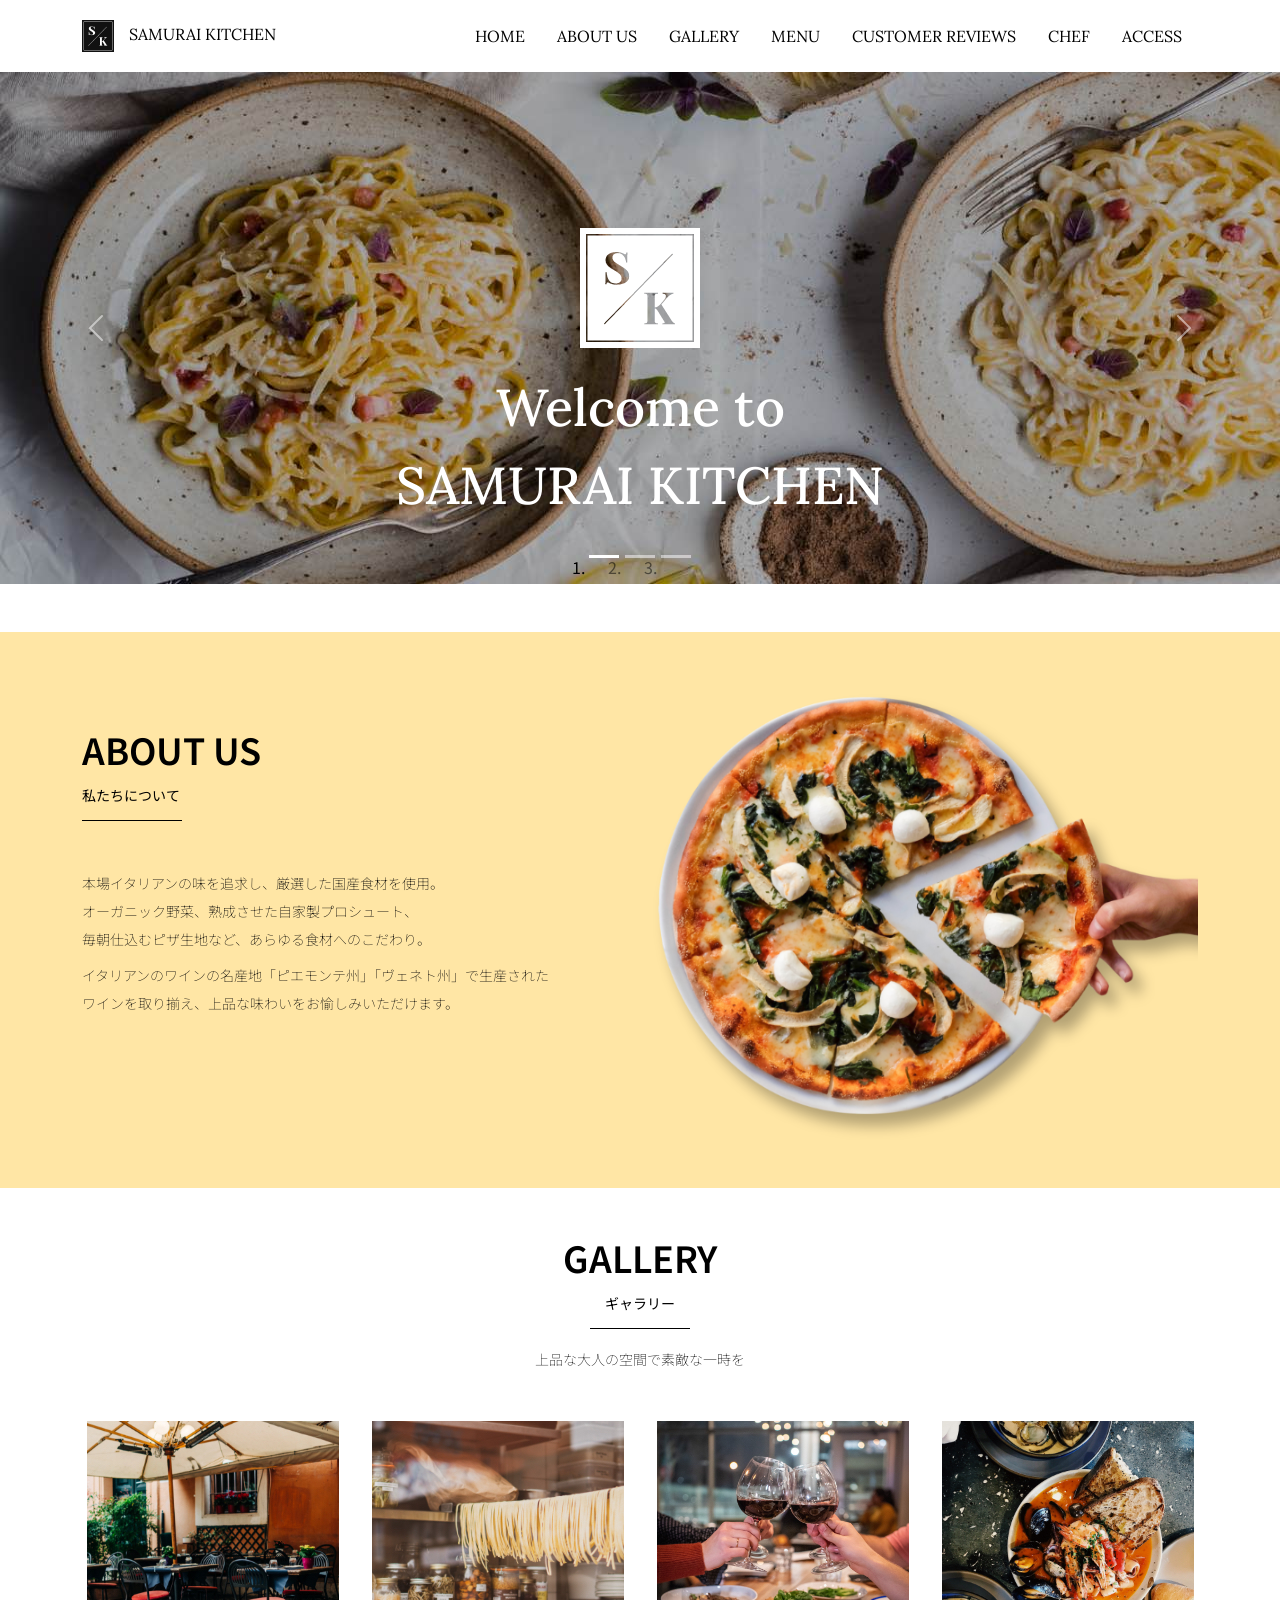
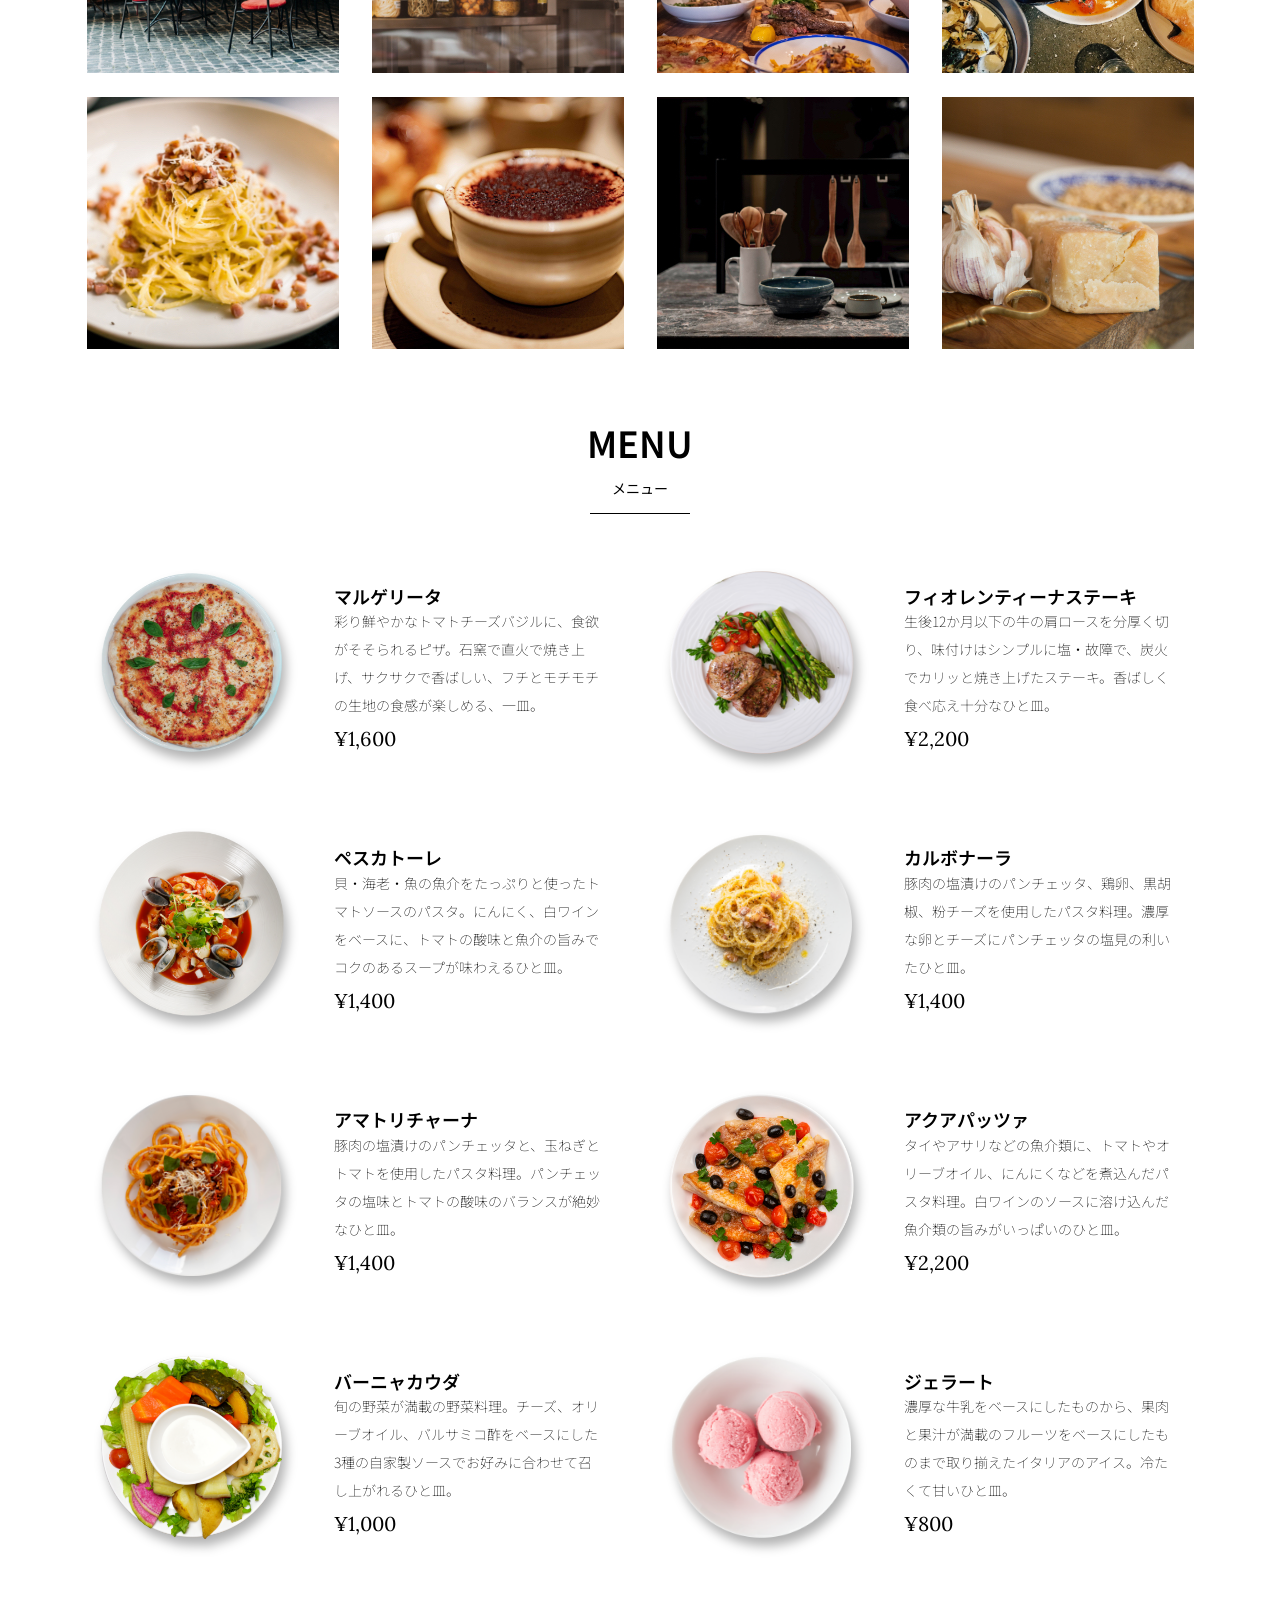
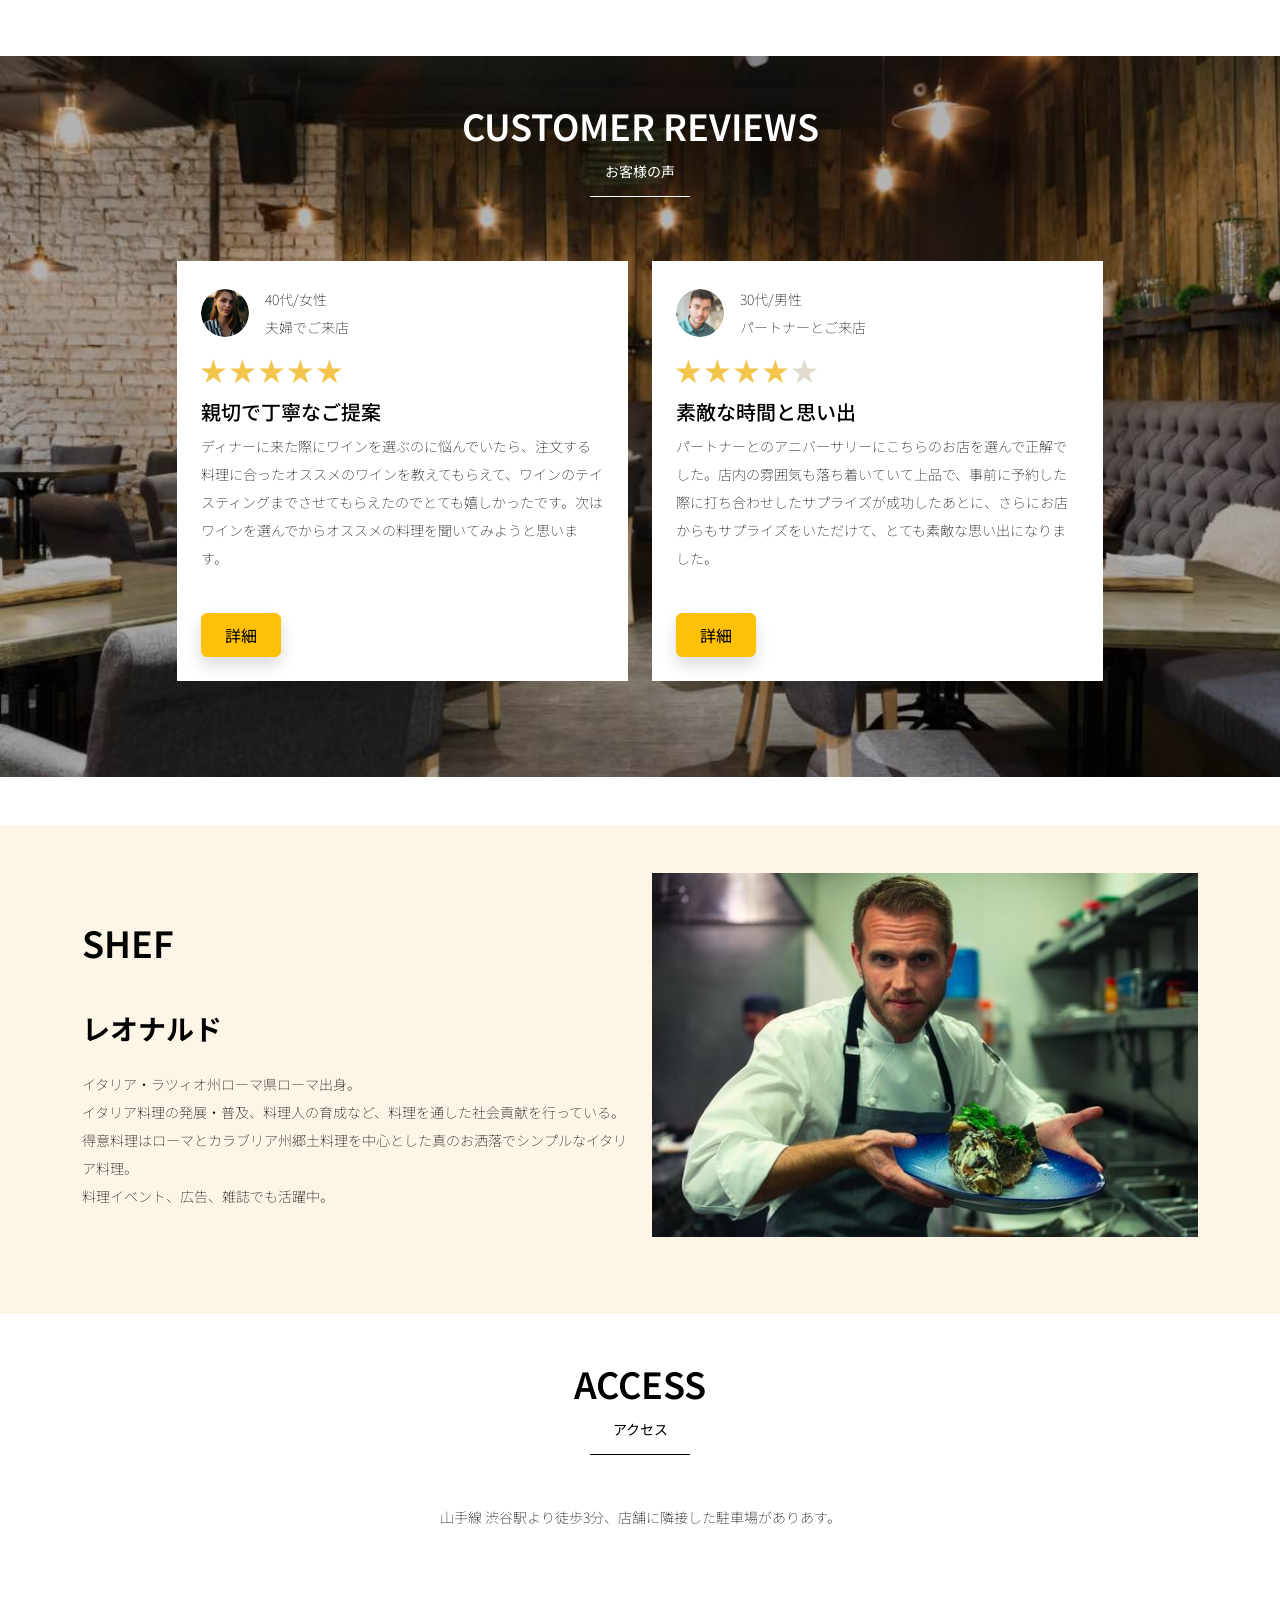
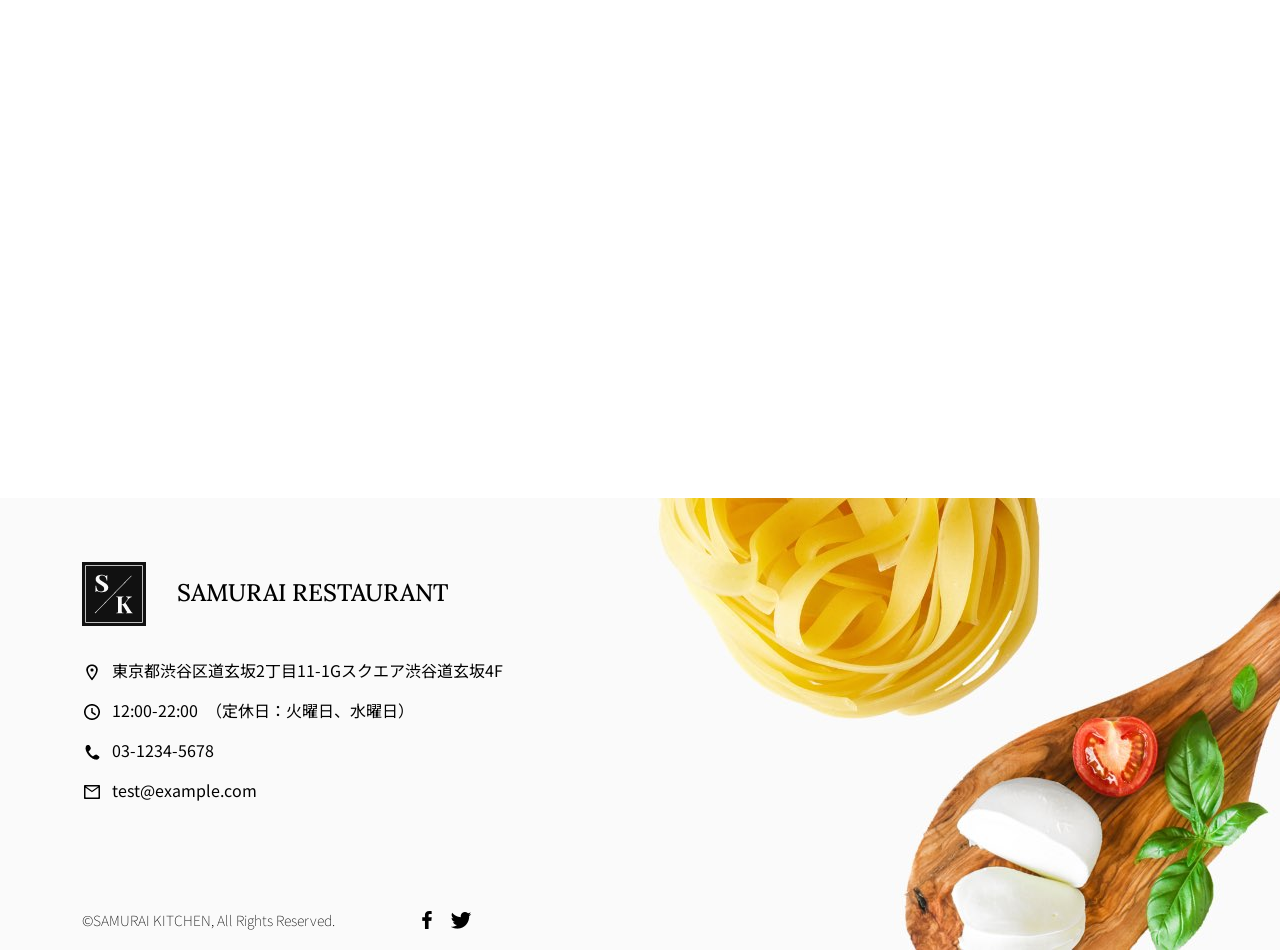
==== kadai_015/index.html @ 1382b2ef "Add files via upload" ====
<!doctype html>
<html lang="ja">

<head>
  <meta charset="utf-8">
  <meta name="viewport" content="width=device-width, initial-scale=1">
  <meta name="description" content="">
  <meta name="author" content="SAMURAI ENGINEER">
  <title>SAMURAI XD_HTML教材</title>
  <!-- ************************************************ bootstrap.min.cssの読み込み -->
  <link href="https://cdn.jsdelivr.net/npm/bootstrap@5.0.0-beta1/dist/css/bootstrap.min.css" rel="stylesheet"
    integrity="sha384-giJF6kkoqNQ00vy+HMDP7azOuL0xtbfIcaT9wjKHr8RbDVddVHyTfAAsrekwKmP1" crossorigin="anonymous">
  <!-- ************************************************ bootstrap.bundle.min.jsの読み込み -->
  <script src="https://cdn.jsdelivr.net/npm/bootstrap@5.0.0-beta1/dist/js/bootstrap.bundle.min.js"
    integrity="sha384-ygbV9kiqUc6oa4msXn9868pTtWMgiQaeYH7/t7LECLbyPA2x65Kgf80OJFdroafW" crossorigin="anonymous" defer>
  </script>

  <!-- ************************************************ Google Font読み込み -->
  <link rel="preconnect" href="https://fonts.gstatic.com">
  <link href="https://fonts.googleapis.com/css2?family=Lora&display=swap" rel="stylesheet">
  <link href="https://fonts.googleapis.com/css2?family=Noto+Sans+JP:wght@300&display=swap" rel="stylesheet">
  <!-- ************************************************ Font Awesome -->
  <link rel="stylesheet" href="https://use.fontawesome.com/releases/v5.1.0/css/all.css"
    integrity="sha384-lKuwvrZot6UHsBSfcMvOkWwlCMgc0TaWr+30HWe3a4ltaBwTZhyTEggF5tJv8tbt" crossorigin="anonymous">
  <!-- ************************************************今回作成する styles.cssの読み込み -->
  <link href="stylesheet/style.css" rel="stylesheet">
  <!-- ************************************************  -->
</head>

<body>
  <main>
    <!-- ************************************************ ナビゲーションバー開始 -->
    <nav class="navbar navbar-expand-lg">
      <div  class="container">
        <a class="navbar-brand my_navbar_brand">
          <img class="img-fluid navbar_brand_logo" src="img/site_logo.png" alt="サイトアイコン"><span>SAMURAI KITCHEN</span>
        </a>
        <div class="navbar-toggler hamburger_menu" data-bs-toggle="collapse" data-bs-target="#navbarNav"
        aria-controls="navbarNav" aria-expanded="false" aria-label="Toggle navigation">
          <input type="checkbox" id="hamburger_btn_check">
          <label for="hamburger_btn_check" class="hamburger_btn">
            <img class="btn_open" src="img/button_open.png" alt="ナビゲーションバーのボタン">
            <img class="btn_close" src="img/button_close.png" alt="ナビゲーションバーのボタン">
          </label>
        </div>
        <div class="collapse navbar-collapse justify-content-end" id="navbarNav">
          <ul class="navbar-nav">
            <li class="nav-item px-2">
              <a class="nav-link my_nav_link my-2" aria-current="page" href="#">HOME</a>
            </li>
            <li class="nav-item px-2">
              <a class="nav-link my_nav_link my-2" href="#about">ABOUT US</a>
            </li>
            <li class="nav-item px-2">
              <a class="nav-link my_nav_link my-2" href="#gallery">GALLERY</a>
            </li>
            <li class="nav-item px-2">
              <a class="nav-link my_nav_link my-2" aria-current="menu" href="#menu">MENU</a>
            </li>
            <li class="nav-item px-2">
              <a class="nav-link my_nav_link my-2" href="#review">CUSTOMER REVIEWS</a>
            </li>
            <li class="nav-item px-2">
              <a class="nav-link my_nav_link my-2" href="#chef">CHEF</a>
            </li>
            <li class="nav-item px-2">
              <a class="nav-link my_nav_link my-2" href="#access">ACCESS</a>
            </li>
          </ul>
        </div>
      </div>
    </nav>
    <!-- ************************************************ ナビゲーションバー終了 -->

    <!-- ************************************************ カルーセル開始 -->
    <div id="myCarousel" class="carousel slide mb-5" data-bs-ride="carousel">
      <!-- インジケーター部分 -->
      <ol class="carousel-indicators">
        <li data-bs-target="#myCarousel" data-bs-slide-to="0" class="active"></li>
        <li data-bs-target="#myCarousel" data-bs-slide-to="1"></li>
        <li data-bs-target="#myCarousel" data-bs-slide-to="2"></li>
      </ol>

      <div class="carousel-inner">
        <div class="carousel-item active">
          <img src="img/slider-1.jpg" alt="SAMURAI KITCHEN-1">
          <div class="carousel-caption">
            <h1 class="my_carousel_caption">Welcome to<br>SAMURAI KITCHEN</h1>
          </div>
        </div>
        <div class="carousel-item">
          <img src="img/slider-2.jpg" alt="サンプル画像">
          <div class="carousel-caption">
            <h1 class="my_carousel_caption">The fabulous combination of&nbsp;wine&nbsp;and&nbsp;food</h1>
          </div>
        </div>
        <div class="carousel-item">
          <img src="img/slider-3.jpg" alt="サンプル画像">
          <div class="carousel-caption">
            <h1 class="my_carousel_caption">Get the Italian taste<br>at the SAMURAI&nbsp;KITCHEN</h1>
          </div>
        </div>
      </div>

      <!-- コントロールボタン左 -->
      <a class="carousel-control-prev" href="#myCarousel" role="button" data-bs-slide="prev">
        <span class="carousel-control-prev-icon" aria-hidden="true"></span>
        <span class="visually-hidden">Previous</span>
      </a>
      
      <!-- コントロールボタン右 -->
      <a class="carousel-control-next" href="#myCarousel" role="button" data-bs-slide="next">
        <span class="carousel-control-next-icon" aria-hidden="true"></span>
        <span class="visually-hidden">Next</span>
      </a>
    </div>
    <!-- ************************************************ カルーセル終了 -->

    <!-- ************************************************ アバウトセクション開始 -->
    <section class="about_us_bg" id="about">
      <div class="container py-5 mb-5">
        <div class="row">
          <div class="col-lg-6" text-left>
            <div class="py-5">
              <h2 class="section_title about mb-5">ABOUT US</h2>
              <p class="mb-2">
                本場イタリアンの味を追求し、厳選した国産食材を使用。<br>
                オーガニック野菜、熟成させた自家製プロシュート、<br>
                毎朝仕込むピザ生地など、あらゆる食材へのこだわり。<br>
              </p>

              <p class="mb-2">
                イタリアンのワインの名産地「ピエモンテ州」「ヴェネト州」で生産された<br>
                ワインを取り揃え、上品な味わいをお愉しみいただけます。<br>
              </p>
            </div>
          </div>
          <div class="col-lg-6">
            <img src="img/img-about-us.png" class="img-fluid" alt="pizza">
          </div>
        </div>
      </div>
    </section>
    <!-- ************************************************ アバウトセクション終了 -->

    <!-- ************************************************ ギャラリーセクション開始 -->
    <section id="gallery">
      <div class="container mb-5">
        <h2 class="mb-3 section_title gallery text-center">GALLERY</h2>
        <p class="text-center mb-5">上品な大人の空間で素敵な一時を</p>

        <div class="row">
          <div class="col-6 col-lg-3 mb-4 d-flex justify-content-center">
            <img class="img-fluid" src="img/gallery-1.jpg" alt="サンプル画像">
          </div>
          <div class="col-6 col-lg-3 mb-4 d-flex justify-content-center">
            <img class="img-fluid" src="img/gallery-2.jpg" alt="サンプル画像">
          </div>
          <div class="col-6 col-lg-3 mb-4 d-flex justify-content-center">
            <img class="img-fluid" src="img/gallery-3.jpg" alt="サンプル画像">
          </div>
          <div class="col-6 col-lg-3 mb-4 d-flex justify-content-center">
            <img class="img-fluid" src="img/gallery-4.jpg" alt="サンプル画像">
          </div>
          <div class="col-6 col-lg-3 mb-4 d-flex justify-content-center">
            <img class="img-fluid" src="img/gallery-5.jpg" alt="サンプル画像">
          </div>
          <div class="col-6 col-lg-3 mb-4 d-flex justify-content-center">
            <img class="img-fluid" src="img/gallery-6.jpg" alt="サンプル画像">
          </div>
          <div class="col-6 col-lg-3 mb-4 d-flex justify-content-center">
            <img class="img-fluid" src="img/gallery-7.jpg" alt="サンプル画像">
          </div>
          <div class="col-6 col-lg-3 mb-4 d-flex justify-content-center">
            <img class="img-fluid" src="img/gallery-8.jpg" alt="サンプル画像">
          </div>
        </div>
      </div>
    </section>
    <!-- ************************************************ ギャラリーセクション終了 -->

    <!-- ************************************************ メニューセクション -->
    <section id="menu">
      <div class="container">
        <div class="row">
          <div class="col-lg-12">
            <h2 class="section_title menu text-center mb-5">MENU</h2>
          </div>
        </div>
      </div>

      <div class="container mb-5">
        <div class="row">
          <div class="col-12 col-lg-6">
            <div class="row g-0 mb-4">
              <div class="col-12 col-lg-5 text-center">
                <img src="img/margherita.png" class="img-fluid" alt="マルゲリータ">
              </div>
              <div class="col-12 col-lg-7 p-4">
                <h4 class="mb-0 menu_title">マルゲリータ</h4>
                <p class="my-auto">彩り鮮やかなトマトチーズバジルに、食欲がそそられるピザ。石窯で直火で焼き上げ、サクサクで香ばしい、フチとモチモチの生地の食感が楽しめる、一皿。</p>
                <p class="menu_price">¥1,600</p>
              </div>
            </div>
          </div>

          <div class="col-12 col-lg-6">
            <div class="row g-0 mb-4">
              <div class="col-12 col-lg-5 text-center">
                <img src="img/steak.png" class="img-fluid" alt="フィオレンティーナステーキ">
              </div>
              <div class="col-12 col-lg-7 p-4">
                <h4 class="mb-0 menu_title">フィオレンティーナステーキ</h4>
                <p class="my-auto">生後12か月以下の牛の肩ロースを分厚く切り、味付けはシンプルに塩・故障で、炭火でカリッと焼き上げたステーキ。香ばしく食べ応え十分なひと皿。</p>
                <p class="menu_price">¥2,200</p>
              </div>
            </div>
          </div>

          <div class="col-12 col-lg-6">
            <div class="row g-0 mb-4">
              <div class="col-12 col-lg-5 text-center">
                <img src="img/pescatore.png" class="img-fluid" alt="ペスカトーレ">
              </div>
              <div class="col-12 col-lg-7 p-4">
                <h4 class="mb-0 menu_title">ペスカトーレ</h4>
                <p class="my-auto">貝・海老・魚の魚介をたっぷりと使ったトマトソースのパスタ。にんにく、白ワインをベースに、トマトの酸味と魚介の旨みでコクのあるスープが味わえるひと皿。</p>
                <p class="menu_price">¥1,400</p>
              </div>
            </div>
          </div>

          <div class="col-12 col-lg-6">
            <div class="row g-0 mb-4">
              <div class="col-12 col-lg-5 text-center">
                <img src="img/carbonara.png" class="img-fluid" alt="カルボナーラ">
              </div>
              <div class="col-12 col-lg-7 p-4">
                <h4 class="mb-0 menu_title">カルボナーラ</h4>
                <p class="my-auto">豚肉の塩漬けのパンチェッタ、鶏卵、黒胡椒、粉チーズを使用したパスタ料理。濃厚な卵とチーズにパンチェッタの塩見の利いたひと皿。</p>
                <p class="menu_price">¥1,400</p>
              </div>
            </div>
          </div>

          <div class="col-12 col-lg-6">
            <div class="row g-0 mb-4">
              <div class="col-12 col-lg-5 text-center">
                <img src="img/amatriciana.png" class="img-fluid" alt="アマトリチャーナ">
              </div>
              <div class="col-12 col-lg-7 p-4">
                <h4 class="mb-0 menu_title">アマトリチャーナ</h4>
                <p class="my-auto">豚肉の塩漬けのパンチェッタと、玉ねぎとトマトを使用したパスタ料理。パンチェッタの塩味とトマトの酸味のバランスが絶妙なひと皿。</p>
                <p class="menu_price">¥1,400</p>
              </div>
            </div>
          </div>

          <div class="col-12 col-lg-6">
            <div class="row g-0 mb-4">
              <div class="col-12 col-lg-5 text-center">
                <img src="img/acqua-pazza.png" class="img-fluid" alt="アクアパッツァ">
              </div>
              <div class="col-12 col-lg-7 p-4">
                <h4 class="mb-0 menu_title">アクアパッツァ</h4>
                <p class="my-auto">タイやアサリなどの魚介類に、トマトやオリーブオイル、にんにくなどを煮込んだパスタ料理。白ワインのソースに溶け込んだ魚介類の旨みがいっぱいのひと皿。</p>
                <p class="menu_price">¥2,200</p>
              </div>
            </div>
          </div>

          <div class="col-12 col-lg-6">
            <div class="row g-0 mb-4">
              <div class="col-12 col-lg-5 text-center">
                <img src="img/bagna-cauda.png" class="img-fluid" alt="バーニャカウダ">
              </div>
              <div class="col-12 col-lg-7 p-4">
                <h4 class="mb-0 menu_title">バーニャカウダ</h4>
                <p class="my-auto">旬の野菜が満載の野菜料理。チーズ、オリーブオイル、バルサミコ酢をベースにした3種の自家製ソースでお好みに合わせて召し上がれるひと皿。</p>
                <p class="menu_price">¥1,000</p>
              </div>
            </div>
          </div>

          <div class="col-12 col-lg-6">
            <div class="row g-0 mb-4">
              <div class="col-12 col-lg-5 text-center">
                <img src="img/gelato.png" class="img-fluid" alt="ジェラート">
              </div>
              <div class="col-12 col-lg-7 p-4">
                <h4 class="mb-0 menu_title">ジェラート</h4>
                <p class="my-auto">濃厚な牛乳をベースにしたものから、果肉と果汁が満載のフルーツをベースにしたものまで取り揃えたイタリアのアイス。冷たくて甘いひと皿。</p>
                <p class="menu_price">¥800</p>
              </div>
            </div>
          </div>
        </div>
      </div>
    </section>
    <!-- ************************************************ メニューセクション終了 -->

    <!-- ************************************************ レビューセクション開始 -->
    <section id="review">
      <div class="review_wrapper">
        <div class="container py-5 mb-5">
          <div class="text-center mb-5">
            <h2 class="section_title review text-center text-white">CUSTOMER REVIEWS</h2>
          </div>

          <div class="row pb-5 justify-content-center">
            <div class="col-12 col-lg-5 mt-3">
              <div class="bg-white h_420">
                <div class="p-4">
                  <div class="d-flex align-items-center">
                    <img src="img/customer-woman.png " class="review_img" alt="サンプル画像">
                    <div>
                      <p class="my-0">40代/女性</p>
                      <p class="my-0">夫婦でご来店</p>
                    </div>
                  </div>

                  <div class="my-3">
                    <img src="img/star-point.png" class="star_img" alt="star">
                    <img src="img/star-point.png" class="star_img" alt="star">
                    <img src="img/star-point.png" class="star_img" alt="star">
                    <img src="img/star-point.png" class="star_img" alt="star">
                    <img src="img/star-point.png" class="star_img" alt="star">
                  </div>

                  <h5>親切で丁寧なご提案</h5>
                  <p>ディナーに来た際にワインを選ぶのに悩んでいたら、注文する料理に合ったオススメのワインを教えてもらえて、ワインのテイスティングまでさせてもらえたのでとても嬉しかったです。次はワインを選んでからオススメの料理を聞いてみようと思います。</p>
                  <button type="button" class="btn btn-warning shadow fix_bottom">詳細</button>
                </div>
              </div>
            </div>
            
            <div class="col-12 col-lg-5 mt-3">
              <div class="bg-white h_420">
                <div class="p-4">
                  <div class="d-flex align-items-center">
                    <img src="img/customer-man.png" class="review_img" alt="サンプル画像">
                    <div>
                      <p class="my-0">30代/男性</p>
                      <p class="my-0">パートナーとご来店</p>
                    </div>
                  </div>

                  <div class="my-3">
                    <img src="img/star-point.png" class="star_img" alt="star">
                    <img src="img/star-point.png" class="star_img" alt="star">
                    <img src="img/star-point.png" class="star_img" alt="star">
                    <img src="img/star-point.png" class="star_img" alt="star">
                    <img src="img/star-no-point.png" class="star_img" alt="no-star">
                  </div>

                  <h5>素敵な時間と思い出</h5>
                  <p>パートナーとのアニバーサリーにこちらのお店を選んで正解でした。店内の雰囲気も落ち着いていて上品で、事前に予約した際に打ち合わせしたサプライズが成功したあとに、さらにお店からもサプライズをいただけて、とても素敵な思い出になりました。</p>
                  <button type="button" class="btn btn-warning shadow fix_bottom">詳細</button>
                </div>
              </div>
            </div>
          </div>
        </div>
      </div>
    </section>
    <!-- ************************************************ レビューセクション終了 -->

    <!-- ************************************************ シェフ開始 -->
    <section class="chef_bg" id="chef">
      <div class="container py-5 mb-5">
        <div class="row">
          <div class="col-lg-6" text-left>
            <div class="py-5">
              <h2 class="section_title shef mb-5">SHEF</h2>
              <h3 id="leonardo" class="mb-4">レオナルド</h3>
              <p class="mb-2">
                イタリア・ラツィオ州ローマ県ローマ出身。<br>
                イタリア料理の発展・普及、料理人の育成など、料理を通した社会貢献を行っている。<br>
                得意料理はローマとカラブリア州郷土料理を中心とした真のお洒落でシンプルなイタリア料理。<br>
                料理イベント、広告、雑誌でも活躍中。<br>
              </p>
            </div>
          </div>
          <div class="col-lg-6">
            <img src="img/chef.jpg" class="img-fluid" alt="shef">
          </div>
        </div>
      </div>
    </section>
    <!-- ************************************************ シェフ終了 -->

    <!-- ************************************************ アクセスセクション開始 -->
    <section id="access">
      <div class="container">
        <div class="row">
          <div class="col-lg-12 text-center mb-5">
            <h2 class="section_title text-center access mb-5">ACCESS</h2>
            <p>山手線 渋谷駅より徒歩3分、店舗に隣接した駐車場がありあす。</p>
          </div>
        </div>
      </div>

      <div class="container mb-5 px-2">
        <iframe src="https://www.google.com/maps/embed?pb=!1m18!1m12!1m3!1d3241.2804973828415!2d139.74691337623094!3d35.67009473058484!2m3!1f0!2f0!3f0!3m2!1i1024!2i768!4f13.1!3m3!1m2!1s0x60188b602972bb83%3A0xa6b553df33a5bd04!2zU0FNVVJBSSBFTkdJTkVFUiDkvo3jgqjjg7Pjgrjjg4vjgqI!5e0!3m2!1sja!2sjp!4v1774157378850!5m2!1sja!2sjp" 
        class="w-100" style="height: 50vh;" loading="lazy"></iframe>
      </div>
    </section>
    <!-- ************************************************ アクセスセクション終了 -->


    <!-- ************************************************ フッター開始 -->
    <footer id="footer">
      <div class="container">
        <div class="row">
          <div class="col-12 col-lg-6 position-relative">
            <div class="row pt-5">
              <div class="col-lg-2 text-center my-3">
                <img class="img-fluid footer_brand_logo" src="img/site_logo.png" alt="サンプル画像">
              </div>
              <div class="col-lg-10 align-self-center my-3">
                <h2 class="m-0 footer_text">SAMURAI RESTAURANT</h2>
              </div>
            </div>
            <div class="restaurant_info py-3">
              <div class="d-flex mb-3">
                <img src="img/icon-Marker.png" alt="marker">
                <p class="p-0 m-0">東京都渋谷区道玄坂2丁目11-1Gスクエア渋谷道玄坂4F</p>
              </div>
              <div class="d-flex mb-3">
                <img src="img/icon-Clock.png" alt="clock">
                <p class="p-0 m-0">12:00-22:00&nbsp;&nbsp;（定休日：火曜日、水曜日）</p>
              </div>
              <div class="d-flex mb-3">
                <img src="img/icon-Phone.png" alt="phone">
                <p class="p-0 m-0">03-1234-5678</p>
              </div>
              <div class="d-flex mb-3">
                <img src="img/icon-Mail.png" alt="mail">
                <p class="p-0 m-0">test@example.com</p>
              </div>
            </div>

            <div class="copy_right align-items-center">
              <p>©SAMURAI KITCHEN, All Rights Reserved.</p>
              <img src="img/icon-facebook.png" class="sns_img" alt="facebook">
              <img src="img/icon-twitter.png" class="sns_img" alt="twitter">
            </div>
          </div>

          <div class="col-12 col-lg-6 d-none d-lg-block">
            <img src="img/background-footer.jpg" alt="背景画像">
          </div>
        </div>
      </div>
    </footer>
    <!-- ************************************************ フッター終了 -->
  </main>
</body>

</html>
---- kadai_015/stylesheet/style.css ----
/* ----------------------------------------------- 共通 */
html,
body {
  overflow-x: hidden;
}

body {
  color: #000000;
  font-family: 'Noto Sans JP', sans-serif;
  padding-bottom: 0;

}

p {
  line-height: 2.0em;
  font-weight: 100;
  font-style: normal;
  font-size: 14px;

}

.section_title {
  font-size: 36px;
  font-weight: 600;
}

.section_title::after {
  display: block;
  font-size: 14px;
  font-weight: 400;
  padding: 16px 0 16px;
  width: 100px;
  border-bottom: solid 1px #000000;
}

/* ----------------------------------------------- ナビゲーションバー */
.navbar_brand_logo {
  width: 32px;
  height: 32px;
  display: inline-block;
  margin-right: 15px;
}

.my_navbar_brand, .my_nav_link {
  font-size: 16px;
  font-family: 'Lora', serif;
  color: #000000 !important;
}

.navbar-toggler {
  padding: 0 !important;
  border: none;
}

#hamburger_btn_check:checked~.hamburger_btn .btn_close {
  display: block;
}

#hamburger_btn_check:checked~.hamburger_btn .btn_open {
  display: none;
}

.btn_close {
  display: none;
}

#hamburger_btn_check {
  display: none;
}

/* ----------------------------------------------- カールセル */
.my_carousel_caption {
  font-size: 52px;
  margin: 1.25rem 0;
  color: #fff;
  text-align: center;
  font-family: 'Lora', serif;
  line-height: 1.5em;
}

.my_carousel_caption::before {
  content: url(../img/logoSymbol_White.png);
  display: block;
}

/* 画面幅が最大375pxまでの場合、以下のスタイルを適用 */
@media screen and (max-width:375px) {
  .my_carousel_caption {
    font-size: 27px;
  }  
}

.carousel-item {
  height: 32rem;
}

.carousel-item > img {
  position: absolute;
  top: 0;
  left: 0;
  min-width: 100%;
  height: 32rem;
}

/* ----------------------------------------------- アバウト */
.about::after {
  content: "私たちについて";
}

.about_us_bg {
  background-color: #FFE6A5;
}

/* ----------------------------------------------- ギャラリー */
.gallery::after {
  content: "ギャラリー";
  margin: 0 auto 0;
}

/* ----------------------------------------------- メニュー */
.menu::after {
  content: "メニュー";
  margin: 0 auto 0;
}

.menu_title {
  font-size: 18px;
  font-weight: 600;
  font-style: normal;
}

.menu_price {
  font-size: 20px;
  font-weight: 400;
  font-family: 'Lora', serif;
}

/* ----------------------------------------------- レビュー */
.review_wrapper {
  background-image: url(../img/background-reviews.jpg);
  background-repeat: no-repeat;
  background-size: cover;
}

.review::after {
  content: "お客様の声";
  margin: 0 auto 0;
  border-bottom: solid 1px #FFFFFF;
}

.h_420 {
  height: 420px;
  position: relative;
}

.review_img {
  width: 48px;
  height: 48px;
  border-radius: 50%;
  margin-right: 16px;
}

.star_img {
  width: 25px;
  height: 25px;
}

.fix_bottom {
  position: absolute;
  width: 80px;
  height: 44px;
  left: 24px;
  bottom: 24px;
}

/* ----------------------------------------------- シェフ */
.chef::after {
  content: "シェフ";
}

.chef_bg {
  background-color: #fdf5e6;
}

#leonardo {
  font-weight: bold;
}

/* ----------------------------------------------- アクセス */
.access::after {
  content: "アクセス";
  margin: 0 auto 0;
}

/* ----------------------------------------------- フッター */
#footer {
  background-color: #FAFAFA;
}

.copy_right {
  font-size: 14px;
  position: absolute;
  bottom: 1rem;
  left: 12px;
  display: flex;
}

.copy_right > p {
  margin-right: 5rem;
  margin-bottom: 0;
}

.copy_right > img.sns_img {
  height: 24px;
  width: 24px;
  margin-right: 10px;
  margin-top: 0;
}

.restaurant_info p {
  font-weight: 400;
  line-height: 1.5;
  font-size: 16px;
}

.restaurant_info img {
  width: 20px;
  height: 20px;
  margin-right: 10px;
  line-height: 1.5;
  margin-top: auto;
}

.footer_brand_logo {
  width: 64px;
  height: 64px;
  display: inline-block;
  margin-right: 15px;
}

.footer_text {
  font-size: 24px;
  font-family: 'Lora', serif;
}

@media screen and (max-width: 991px) {
  .footer_text, .copy_right {
    margin-top: 2rem;
    text-align: center;
    position: relative;
  }

  .copy_right > p, img {
    margin-right: 1rem;
    font-size: 14px;
    margin: 0;
    line-height: 35px;
  }
}
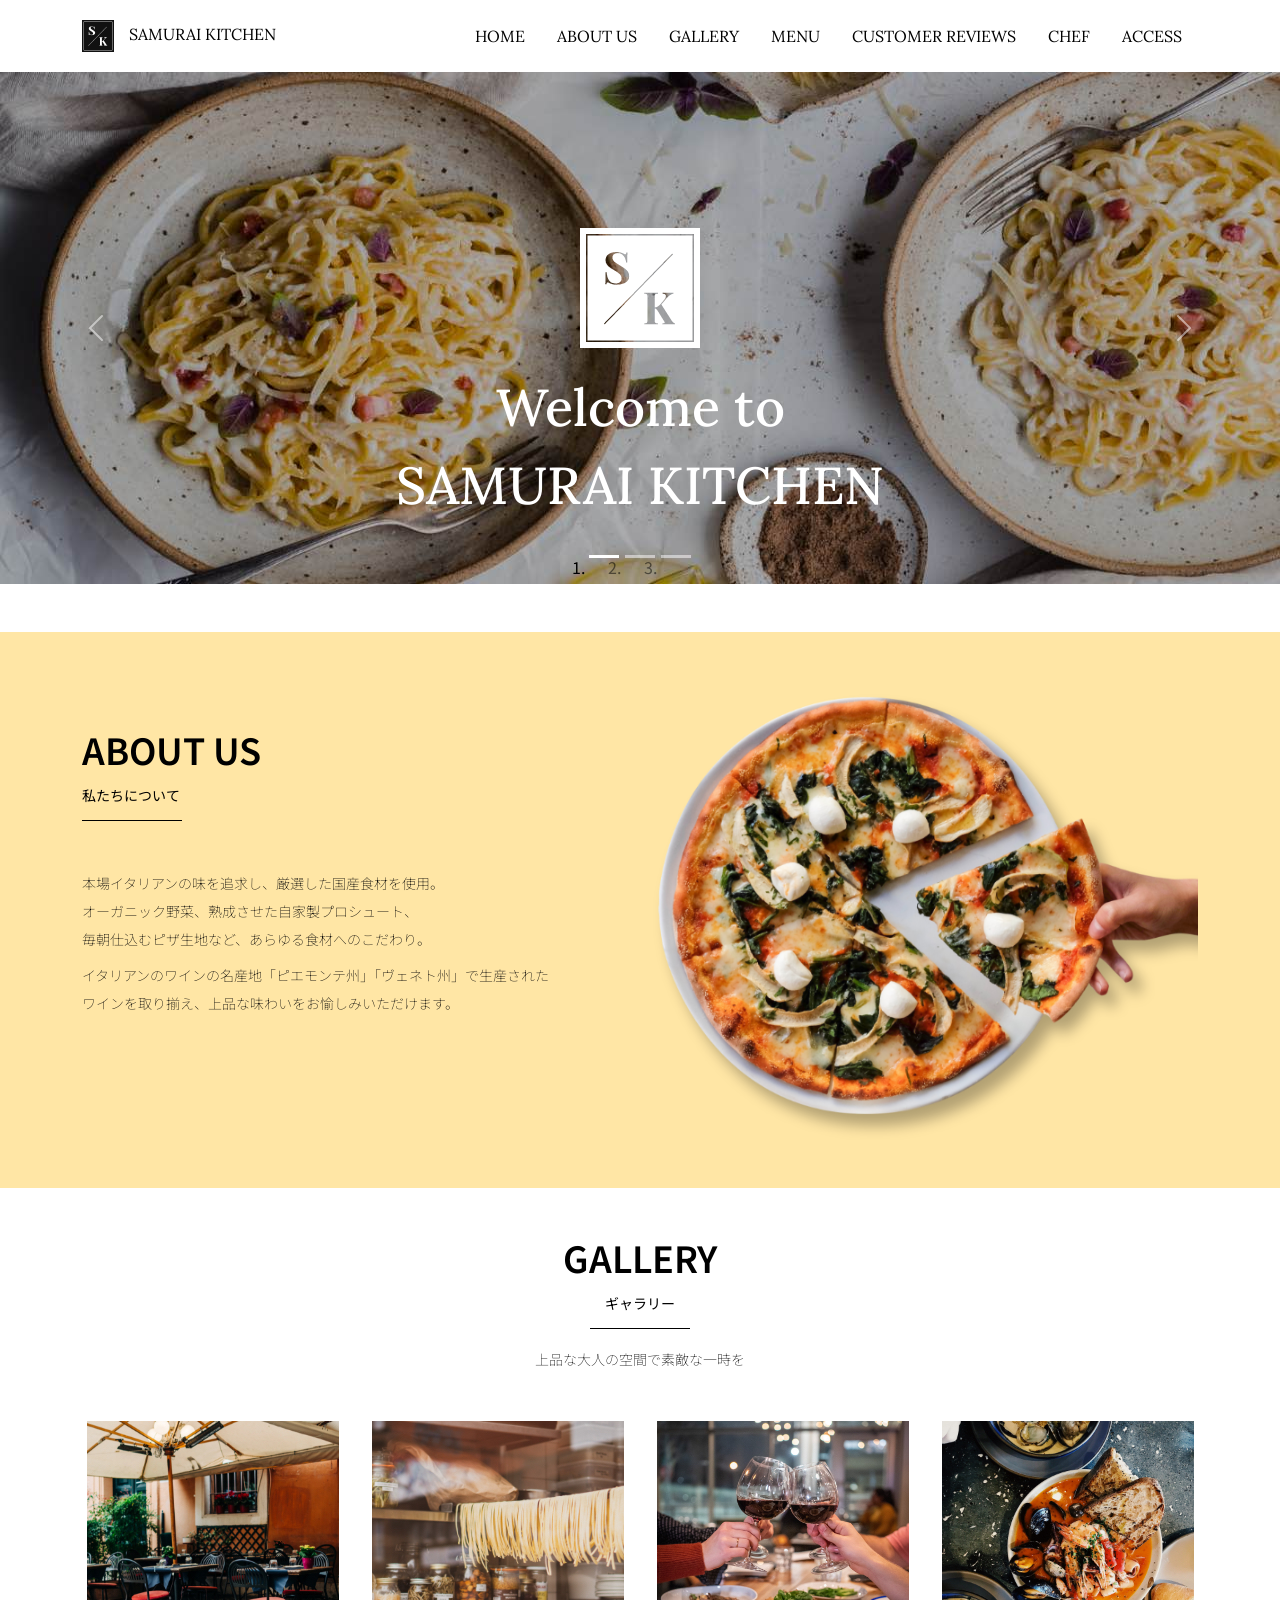
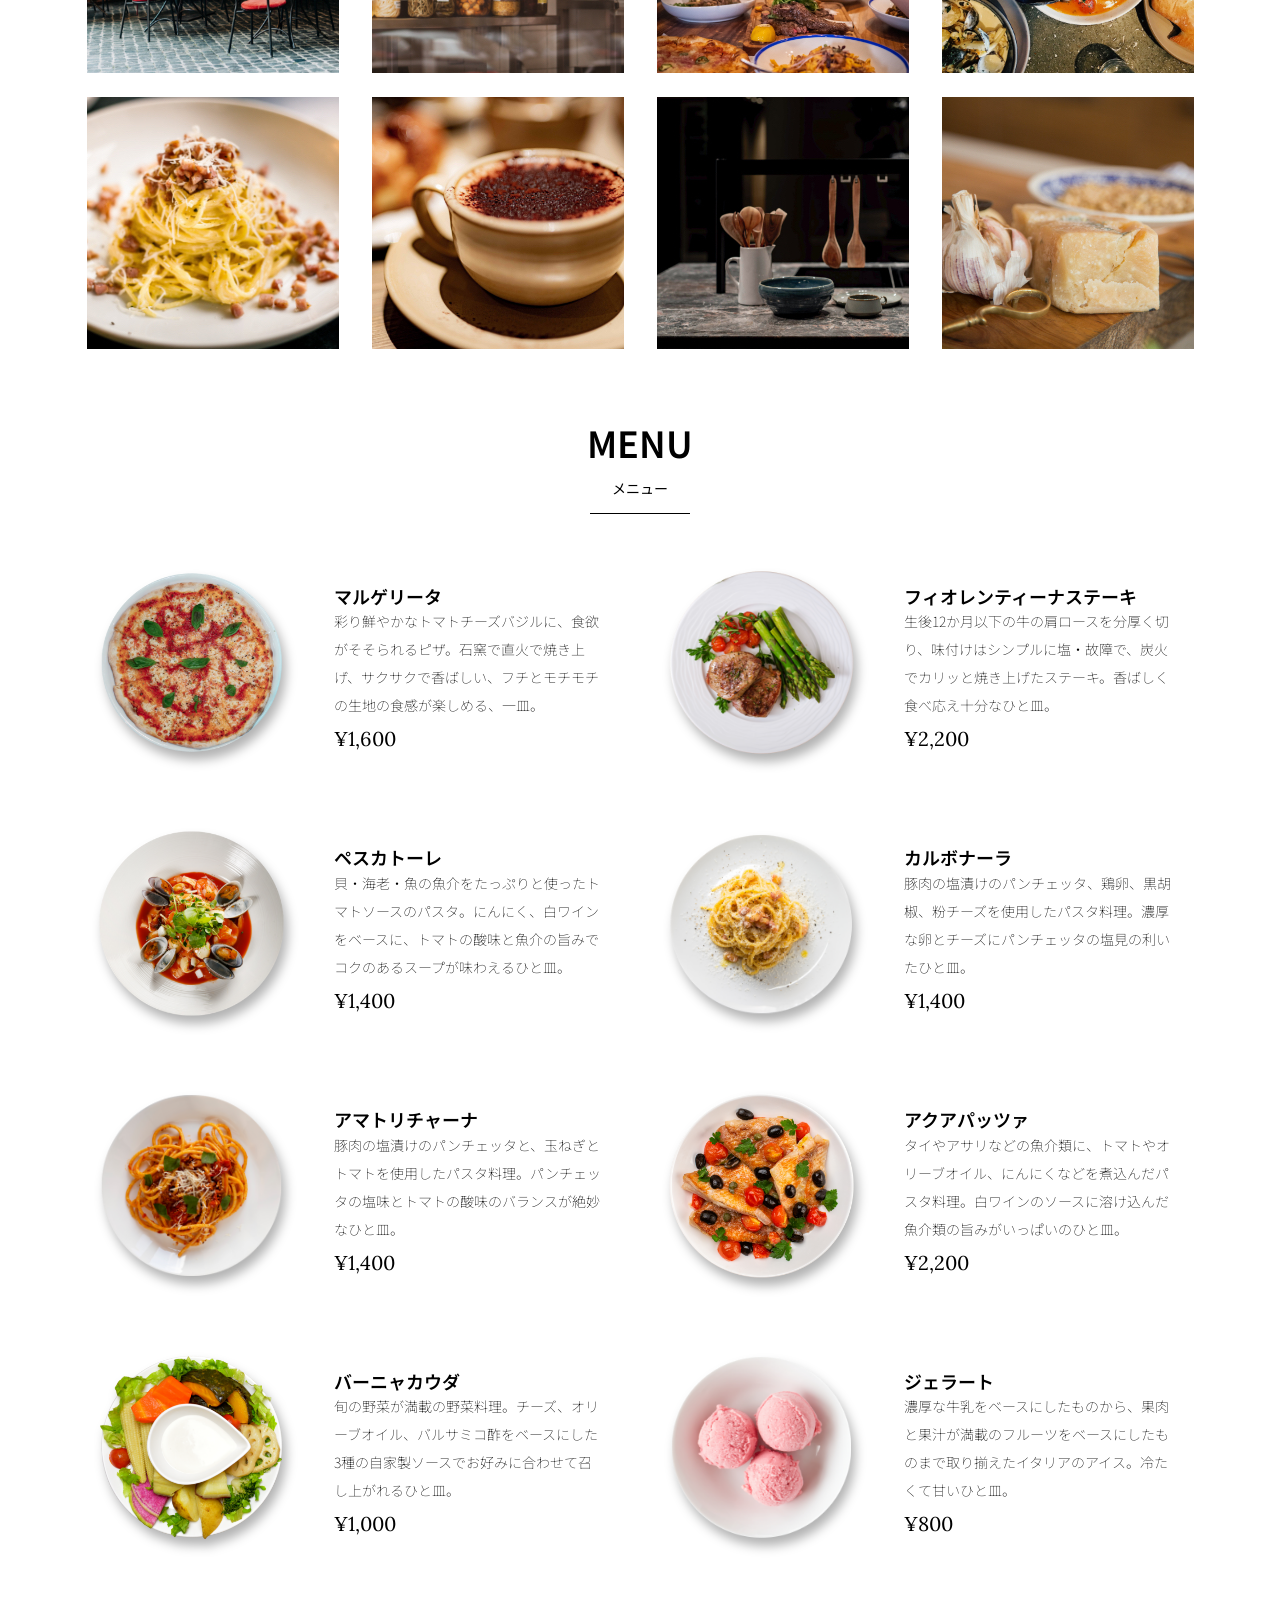
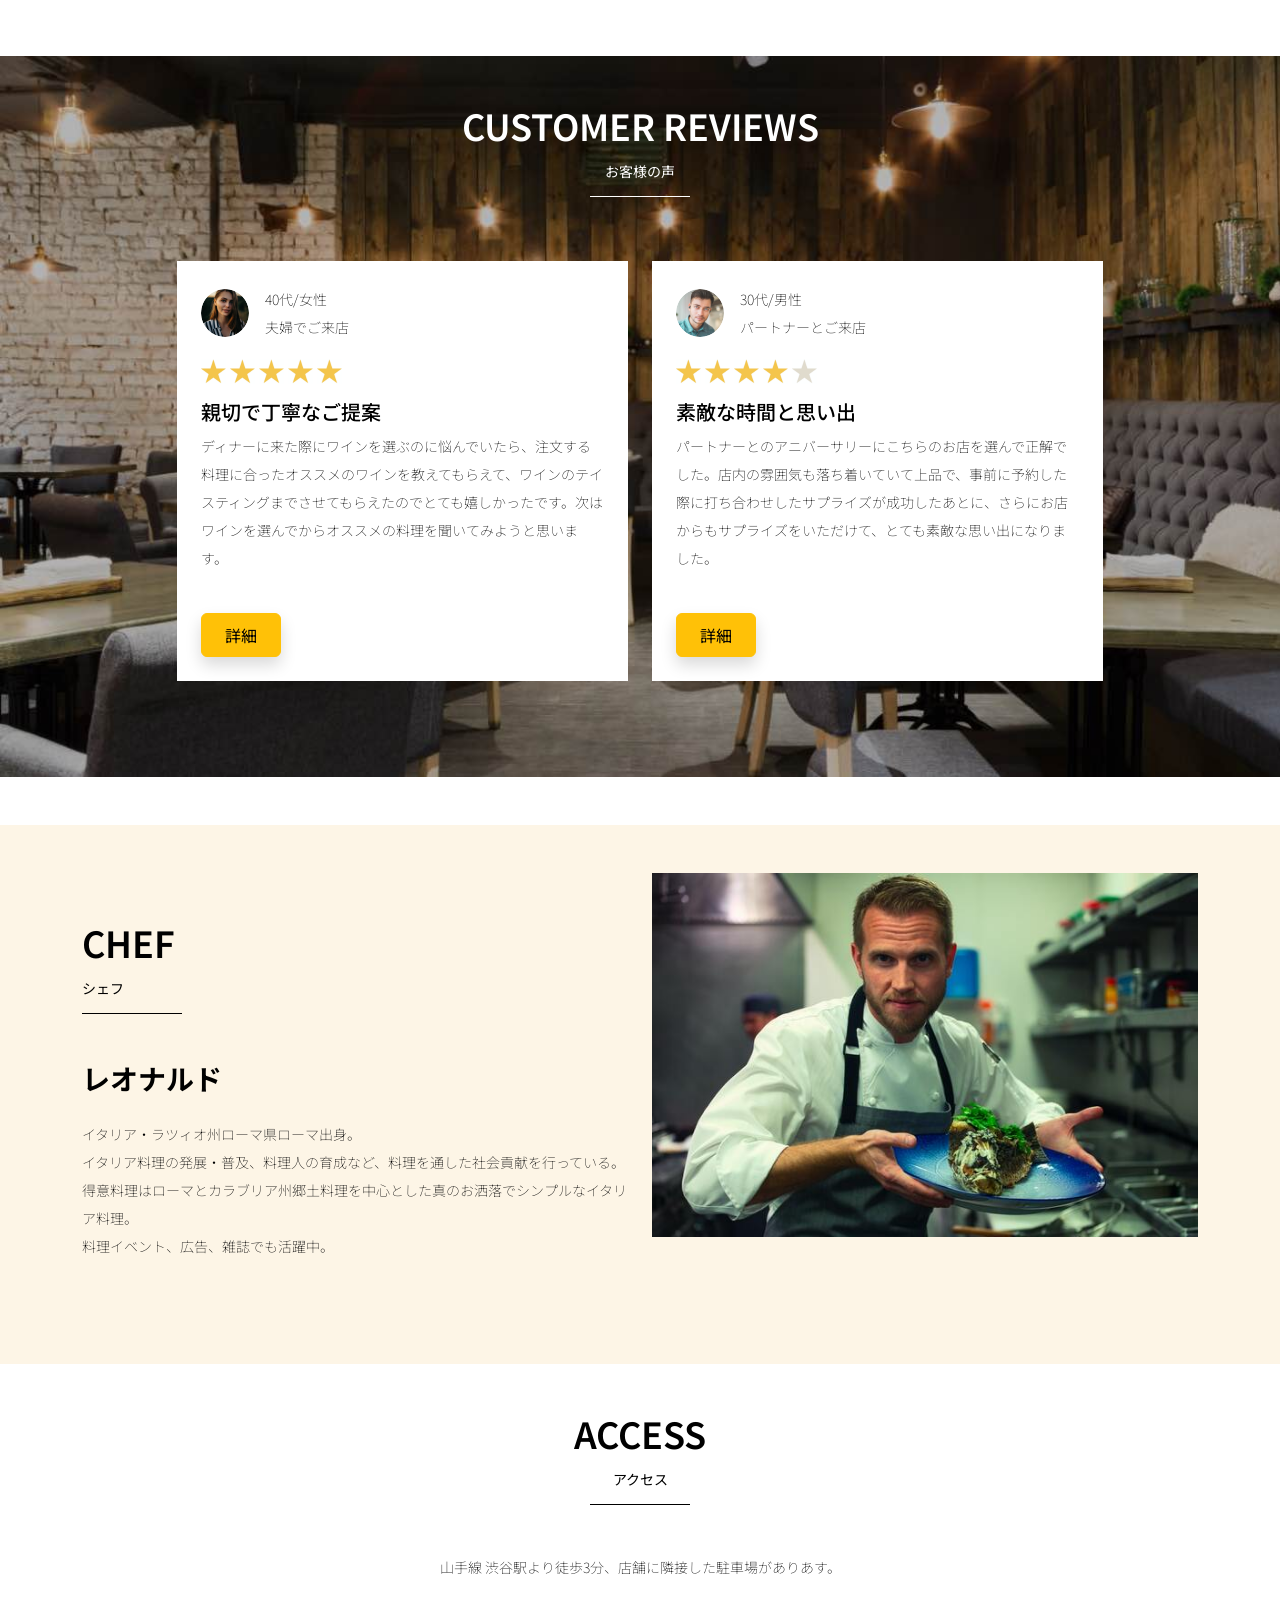
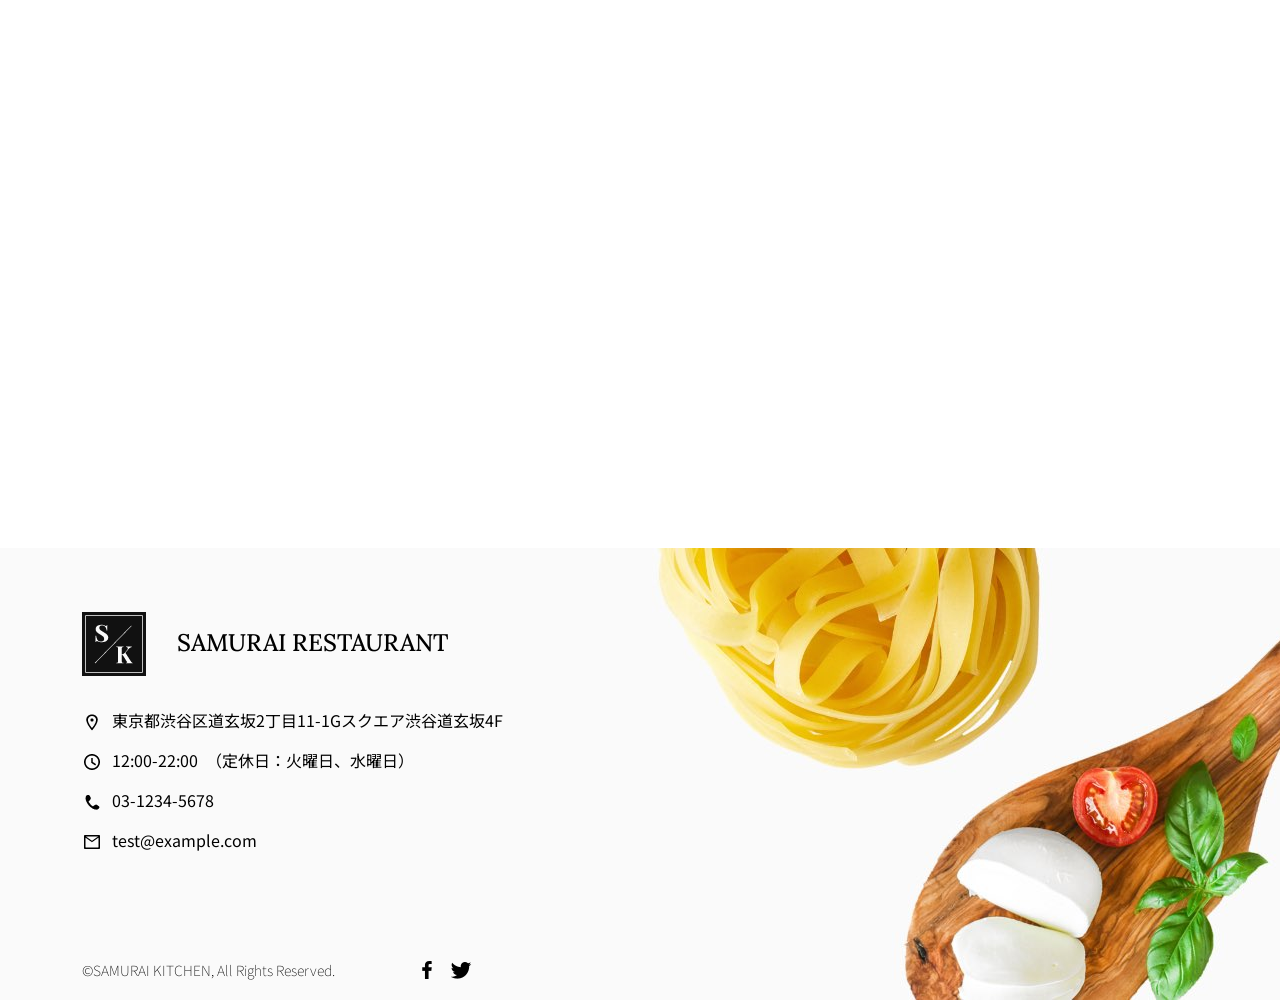
==== commit da3498a1: "Add files via upload" ====
--- a/kadai_015/index.html
+++ b/kadai_015/index.html
@@ -371,7 +371,7 @@
         <div class="row">
           <div class="col-lg-6" text-left>
             <div class="py-5">
-              <h2 class="section_title shef mb-5">SHEF</h2>
+              <h2 class="section_title chef mb-5">CHEF</h2>
               <h3 id="leonardo" class="mb-4">レオナルド</h3>
               <p class="mb-2">
                 イタリア・ラツィオ州ローマ県ローマ出身。<br>
@@ -382,7 +382,7 @@
             </div>
           </div>
           <div class="col-lg-6">
-            <img src="img/chef.jpg" class="img-fluid" alt="shef">
+            <img src="img/chef.jpg" class="img-fluid" alt="chef">
           </div>
         </div>
       </div>
